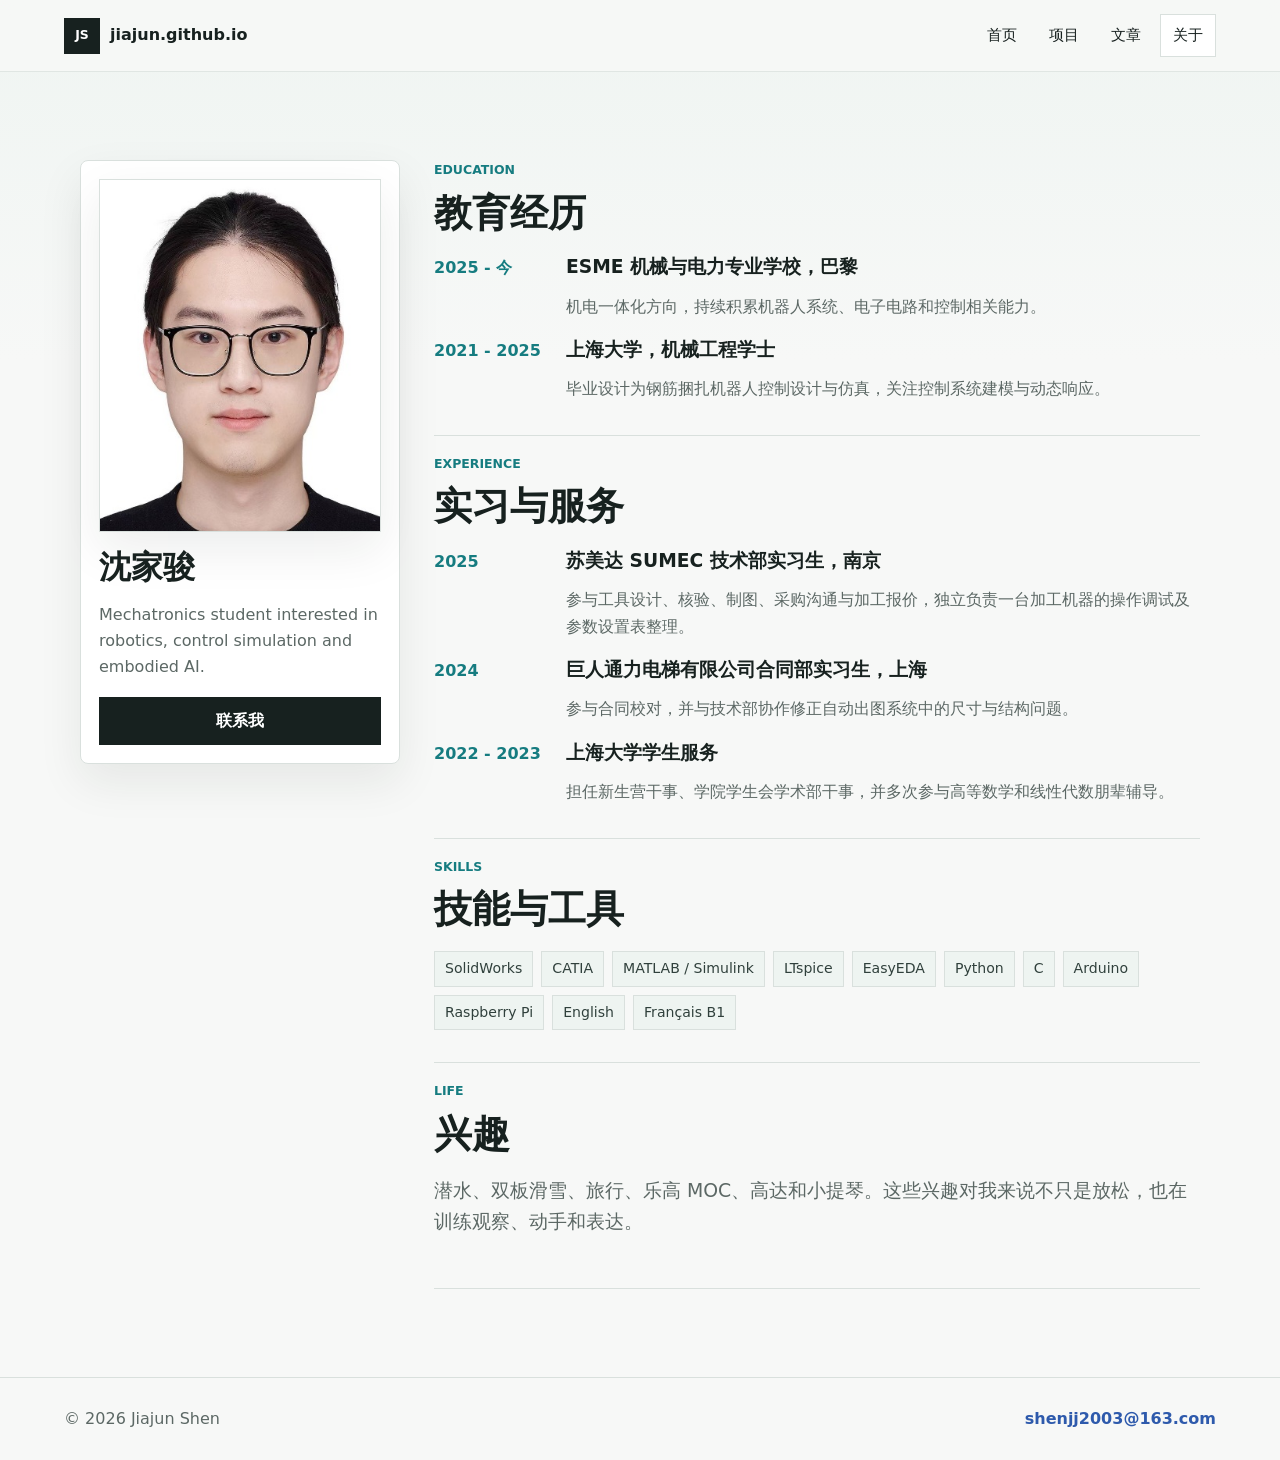
==== about.html @ 8b1ab728 "Initial commit" ====
<!doctype html>
<html lang="zh-CN">
  <head>
    <meta charset="utf-8">
    <meta name="viewport" content="width=device-width, initial-scale=1">
    <title>关于 · 沈家骏 Jiajun Shen</title>
    <meta name="description" content="沈家骏的教育经历、实习经历、技能、兴趣与联系方式。">
    <link rel="stylesheet" href="assets/styles.css">
    <script src="assets/main.js" defer></script>
  </head>
  <body data-page="about">
    <header class="site-header">
      <a class="brand" href="index.html" aria-label="回到首页">
        <span class="brand-mark">JS</span>
        <span>jiajun.github.io</span>
      </a>
      <nav class="site-nav" aria-label="主导航">
        <a href="index.html">首页</a>
        <a href="projects.html">项目</a>
        <a href="writing.html">文章</a>
        <a href="about.html">关于</a>
      </nav>
    </header>

    <main class="section about-layout">
      <aside class="about-card">
        <img src="assets/profile.jpeg" alt="沈家骏头像">
        <h1>沈家骏</h1>
        <p>Mechatronics student interested in robotics, control simulation and embodied AI.</p>
        <a class="button primary full-width" href="mailto:shenjj2003@163.com">联系我</a>
      </aside>

      <div class="about-main">
        <section class="content-block">
          <p class="eyebrow">Education</p>
          <h2>教育经历</h2>
          <div class="timeline">
            <article>
              <span>2025 - 今</span>
              <h3>ESME 机械与电力专业学校，巴黎</h3>
              <p>机电一体化方向，持续积累机器人系统、电子电路和控制相关能力。</p>
            </article>
            <article>
              <span>2021 - 2025</span>
              <h3>上海大学，机械工程学士</h3>
              <p>毕业设计为钢筋捆扎机器人控制设计与仿真，关注控制系统建模与动态响应。</p>
            </article>
          </div>
        </section>

        <section class="content-block">
          <p class="eyebrow">Experience</p>
          <h2>实习与服务</h2>
          <div class="timeline">
            <article>
              <span>2025</span>
              <h3>苏美达 SUMEC 技术部实习生，南京</h3>
              <p>参与工具设计、核验、制图、采购沟通与加工报价，独立负责一台加工机器的操作调试及参数设置表整理。</p>
            </article>
            <article>
              <span>2024</span>
              <h3>巨人通力电梯有限公司合同部实习生，上海</h3>
              <p>参与合同校对，并与技术部协作修正自动出图系统中的尺寸与结构问题。</p>
            </article>
            <article>
              <span>2022 - 2023</span>
              <h3>上海大学学生服务</h3>
              <p>担任新生营干事、学院学生会学术部干事，并多次参与高等数学和线性代数朋辈辅导。</p>
            </article>
          </div>
        </section>

        <section class="content-block">
          <p class="eyebrow">Skills</p>
          <h2>技能与工具</h2>
          <div class="skill-cloud">
            <span>SolidWorks</span>
            <span>CATIA</span>
            <span>MATLAB / Simulink</span>
            <span>LTspice</span>
            <span>EasyEDA</span>
            <span>Python</span>
            <span>C</span>
            <span>Arduino</span>
            <span>Raspberry Pi</span>
            <span>English</span>
            <span>Français B1</span>
          </div>
        </section>

        <section class="content-block">
          <p class="eyebrow">Life</p>
          <h2>兴趣</h2>
          <p class="wide-text">
            潜水、双板滑雪、旅行、乐高 MOC、高达和小提琴。这些兴趣对我来说不只是放松，也在训练观察、动手和表达。
          </p>
        </section>
      </div>
    </main>

    <footer class="site-footer">
      <span>© <span data-year></span> Jiajun Shen</span>
      <a href="mailto:shenjj2003@163.com">shenjj2003@163.com</a>
    </footer>
  </body>
</html>
---- assets/styles.css ----
:root {
  color-scheme: light;
  --bg: #f7f8f7;
  --surface: #ffffff;
  --surface-soft: #eef4f1;
  --ink: #17211f;
  --muted: #5c6865;
  --line: #d9e0dd;
  --teal: #167c80;
  --cobalt: #2e5aac;
  --coral: #b94e48;
  --amber: #be861b;
  --green: #4b7d55;
  --shadow: 0 18px 45px rgba(23, 33, 31, 0.08);
}

* {
  box-sizing: border-box;
}

html {
  scroll-behavior: smooth;
}

body {
  margin: 0;
  background:
    linear-gradient(180deg, rgba(238, 244, 241, 0.9), rgba(247, 248, 247, 0) 360px),
    var(--bg);
  color: var(--ink);
  font-family: Inter, ui-sans-serif, system-ui, -apple-system, BlinkMacSystemFont, "Segoe UI", "Microsoft YaHei", sans-serif;
  line-height: 1.65;
}

img {
  display: block;
  max-width: 100%;
}

a {
  color: inherit;
  text-decoration: none;
}

a:focus-visible,
button:focus-visible {
  outline: 3px solid rgba(22, 124, 128, 0.35);
  outline-offset: 3px;
}

.site-header {
  position: sticky;
  top: 0;
  z-index: 10;
  display: flex;
  align-items: center;
  justify-content: space-between;
  gap: 24px;
  min-height: 72px;
  padding: 14px clamp(18px, 5vw, 72px);
  border-bottom: 1px solid rgba(217, 224, 221, 0.78);
  background: rgba(247, 248, 247, 0.92);
  backdrop-filter: blur(18px);
}

.brand {
  display: inline-flex;
  align-items: center;
  gap: 10px;
  font-weight: 800;
  white-space: nowrap;
}

.brand-mark {
  display: inline-grid;
  place-items: center;
  width: 36px;
  height: 36px;
  border: 1px solid var(--ink);
  background: var(--ink);
  color: #fff;
  font-size: 0.78rem;
}

.site-nav {
  display: flex;
  align-items: center;
  gap: 6px;
  font-size: 0.96rem;
}

.site-nav a {
  padding: 8px 12px;
  border: 1px solid transparent;
}

.site-nav a:hover,
.site-nav a[aria-current="page"] {
  border-color: var(--line);
  background: var(--surface);
}

.section {
  width: min(1120px, calc(100% - 36px));
  margin-inline: auto;
  padding-block: clamp(42px, 7vw, 88px);
}

.hero {
  display: grid;
  grid-template-columns: minmax(0, 1.18fr) minmax(260px, 0.82fr);
  align-items: center;
  gap: clamp(36px, 7vw, 92px);
  min-height: calc(100vh - 72px);
}

.hero-copy h1,
.page-intro h1,
.prose h1 {
  margin: 0;
  max-width: 820px;
  font-size: clamp(2.4rem, 7vw, 5.8rem);
  line-height: 1.02;
  letter-spacing: 0;
}

.lead,
.page-intro p,
.current-panel p,
.wide-text {
  color: var(--muted);
  font-size: clamp(1rem, 1.8vw, 1.18rem);
}

.hero-copy .lead {
  max-width: 720px;
  margin: 26px 0 0;
}

.eyebrow {
  margin: 0 0 10px;
  color: var(--teal);
  font-size: 0.78rem;
  font-weight: 800;
  letter-spacing: 0;
  text-transform: uppercase;
}

.hero-actions {
  display: flex;
  flex-wrap: wrap;
  gap: 12px;
  margin-top: 32px;
}

.button {
  display: inline-flex;
  align-items: center;
  justify-content: center;
  min-height: 44px;
  padding: 10px 18px;
  border: 1px solid var(--ink);
  font-weight: 800;
}

.button.primary {
  background: var(--ink);
  color: #fff;
}

.button.secondary {
  background: var(--surface);
}

.button.full-width {
  width: 100%;
}

.portrait {
  margin: 0;
  justify-self: end;
  width: min(100%, 360px);
}

.portrait img,
.about-card img {
  width: 100%;
  aspect-ratio: 4 / 5;
  object-fit: cover;
  border: 1px solid var(--line);
  box-shadow: var(--shadow);
}

.portrait figcaption {
  margin-top: 12px;
  color: var(--muted);
  font-size: 0.92rem;
  text-align: right;
}

.section-heading {
  margin-bottom: 24px;
}

.section-heading h2,
.current-panel h2,
.content-block h2 {
  margin: 0;
  font-size: clamp(1.55rem, 3vw, 2.35rem);
  line-height: 1.18;
  letter-spacing: 0;
}

.focus-grid,
.article-grid {
  display: grid;
  grid-template-columns: repeat(3, minmax(0, 1fr));
  gap: 16px;
}

.focus-card,
.article-card,
.project-card,
.current-panel,
.about-card {
  border: 1px solid var(--line);
  border-radius: 8px;
  background: var(--surface);
  box-shadow: var(--shadow);
}

.focus-card {
  min-height: 220px;
  padding: 24px;
  border-top: 5px solid var(--teal);
}

.focus-card h3,
.article-card h2,
.project-body h2,
.timeline h3 {
  margin: 0;
  line-height: 1.25;
  letter-spacing: 0;
}

.focus-card p,
.article-card p,
.project-body p,
.timeline p {
  margin-bottom: 0;
  color: var(--muted);
}

.accent-cobalt {
  border-top-color: var(--cobalt);
}

.accent-coral {
  border-top-color: var(--coral);
}

.split-section {
  display: grid;
  grid-template-columns: minmax(0, 1fr) minmax(280px, 380px);
  gap: 28px;
  align-items: start;
}

.mini-list {
  display: grid;
  gap: 10px;
}

.mini-list a {
  display: grid;
  grid-template-columns: 68px minmax(0, 1fr);
  gap: 8px 18px;
  padding: 16px 0;
  border-top: 1px solid var(--line);
}

.mini-list span {
  color: var(--teal);
  font-weight: 800;
}

.mini-list strong {
  min-width: 0;
  font-size: 1.05rem;
}

.mini-list em {
  grid-column: 2;
  color: var(--muted);
  font-style: normal;
}

.current-panel {
  padding: 24px;
}

.text-link {
  display: inline-flex;
  align-items: center;
  margin-top: 18px;
  color: var(--cobalt);
  font-weight: 800;
}

.text-link:hover {
  text-decoration: underline;
}

.page-layout {
  display: grid;
  gap: 34px;
}

.page-intro {
  max-width: 860px;
}

.page-intro p {
  max-width: 760px;
}

.project-list {
  display: grid;
  gap: 18px;
}

.project-card {
  display: grid;
  grid-template-columns: 220px minmax(0, 1fr);
  overflow: hidden;
}

.project-visual {
  display: grid;
  place-items: center;
  min-height: 230px;
  color: #fff;
  font-size: 2.2rem;
  font-weight: 900;
}

.project-visual span {
  display: grid;
  place-items: center;
  width: 74px;
  height: 74px;
  border: 1px solid rgba(255, 255, 255, 0.52);
}

.visual-teal {
  background: linear-gradient(135deg, #167c80, #4b7d55);
}

.visual-cobalt {
  background: linear-gradient(135deg, #2e5aac, #167c80);
}

.visual-amber {
  background: linear-gradient(135deg, #be861b, #b94e48);
}

.visual-coral {
  background: linear-gradient(135deg, #b94e48, #6f536d);
}

.project-body {
  padding: 28px;
}

.project-meta {
  display: flex;
  flex-wrap: wrap;
  gap: 8px;
  margin-bottom: 12px;
  color: var(--muted);
  font-size: 0.9rem;
}

.project-meta span + span::before {
  content: "/";
  margin-right: 8px;
  color: var(--line);
}

.tag-list,
.skill-cloud {
  display: flex;
  flex-wrap: wrap;
  gap: 8px;
  padding: 0;
  margin: 20px 0 0;
  list-style: none;
}

.tag-list li,
.skill-cloud span {
  border: 1px solid var(--line);
  background: var(--surface-soft);
  padding: 5px 10px;
  color: #30403c;
  font-size: 0.88rem;
}

.article-card {
  display: block;
  min-height: 240px;
  padding: 24px;
}

.article-card.featured {
  grid-column: span 2;
  background: var(--ink);
  color: #fff;
}

.article-card.featured p,
.article-card.featured .article-date {
  color: rgba(255, 255, 255, 0.78);
}

.article-card.featured .text-link {
  color: #fff;
}

.article-date {
  display: block;
  margin-bottom: 18px;
  color: var(--teal);
  font-size: 0.82rem;
  font-weight: 800;
}

.about-layout {
  display: grid;
  grid-template-columns: minmax(250px, 320px) minmax(0, 1fr);
  gap: 34px;
  align-items: start;
}

.about-card {
  position: sticky;
  top: 96px;
  padding: 18px;
}

.about-card h1 {
  margin: 18px 0 6px;
  font-size: 2rem;
  line-height: 1.12;
}

.about-card p {
  color: var(--muted);
}

.about-main {
  display: grid;
  gap: 18px;
}

.content-block {
  padding: 0 0 32px;
  border-bottom: 1px solid var(--line);
}

.timeline {
  display: grid;
  gap: 18px;
  margin-top: 20px;
}

.timeline article {
  display: grid;
  grid-template-columns: 112px minmax(0, 1fr);
  gap: 6px 20px;
}

.timeline span {
  color: var(--teal);
  font-weight: 800;
}

.timeline h3,
.timeline p {
  grid-column: 2;
}

.timeline p {
  margin-top: 6px;
}

.article-layout {
  max-width: 860px;
}

.prose {
  margin-top: 22px;
}

.prose h1 {
  font-size: clamp(2.1rem, 5vw, 4rem);
}

.prose p {
  color: #2f3a37;
  font-size: 1.08rem;
}

.prose .lead {
  color: var(--ink);
  font-size: clamp(1.1rem, 2vw, 1.35rem);
}

.site-footer {
  display: flex;
  align-items: center;
  justify-content: space-between;
  gap: 18px;
  padding: 28px clamp(18px, 5vw, 72px);
  border-top: 1px solid var(--line);
  color: var(--muted);
}

.site-footer a {
  color: var(--cobalt);
  font-weight: 700;
}

@media (max-width: 860px) {
  .site-header {
    align-items: flex-start;
    flex-direction: column;
    gap: 12px;
  }

  .site-nav {
    width: 100%;
    overflow-x: auto;
    padding-bottom: 4px;
  }

  .hero,
  .split-section,
  .about-layout,
  .project-card {
    grid-template-columns: 1fr;
  }

  .hero {
    min-height: auto;
  }

  .portrait {
    justify-self: start;
  }

  .focus-grid,
  .article-grid {
    grid-template-columns: 1fr;
  }

  .article-card.featured {
    grid-column: auto;
  }

  .about-card {
    position: static;
  }

  .timeline article {
    grid-template-columns: 1fr;
  }

  .timeline h3,
  .timeline p {
    grid-column: auto;
  }
}

@media (max-width: 560px) {
  .section {
    width: min(100% - 28px, 1120px);
    padding-block: 38px;
  }

  .brand {
    white-space: normal;
  }

  .mini-list a {
    grid-template-columns: 1fr;
  }

  .mini-list em {
    grid-column: auto;
  }

  .project-body,
  .current-panel,
  .article-card,
  .focus-card {
    padding: 20px;
  }

  .project-visual {
    min-height: 150px;
  }

  .site-footer {
    align-items: flex-start;
    flex-direction: column;
  }
}
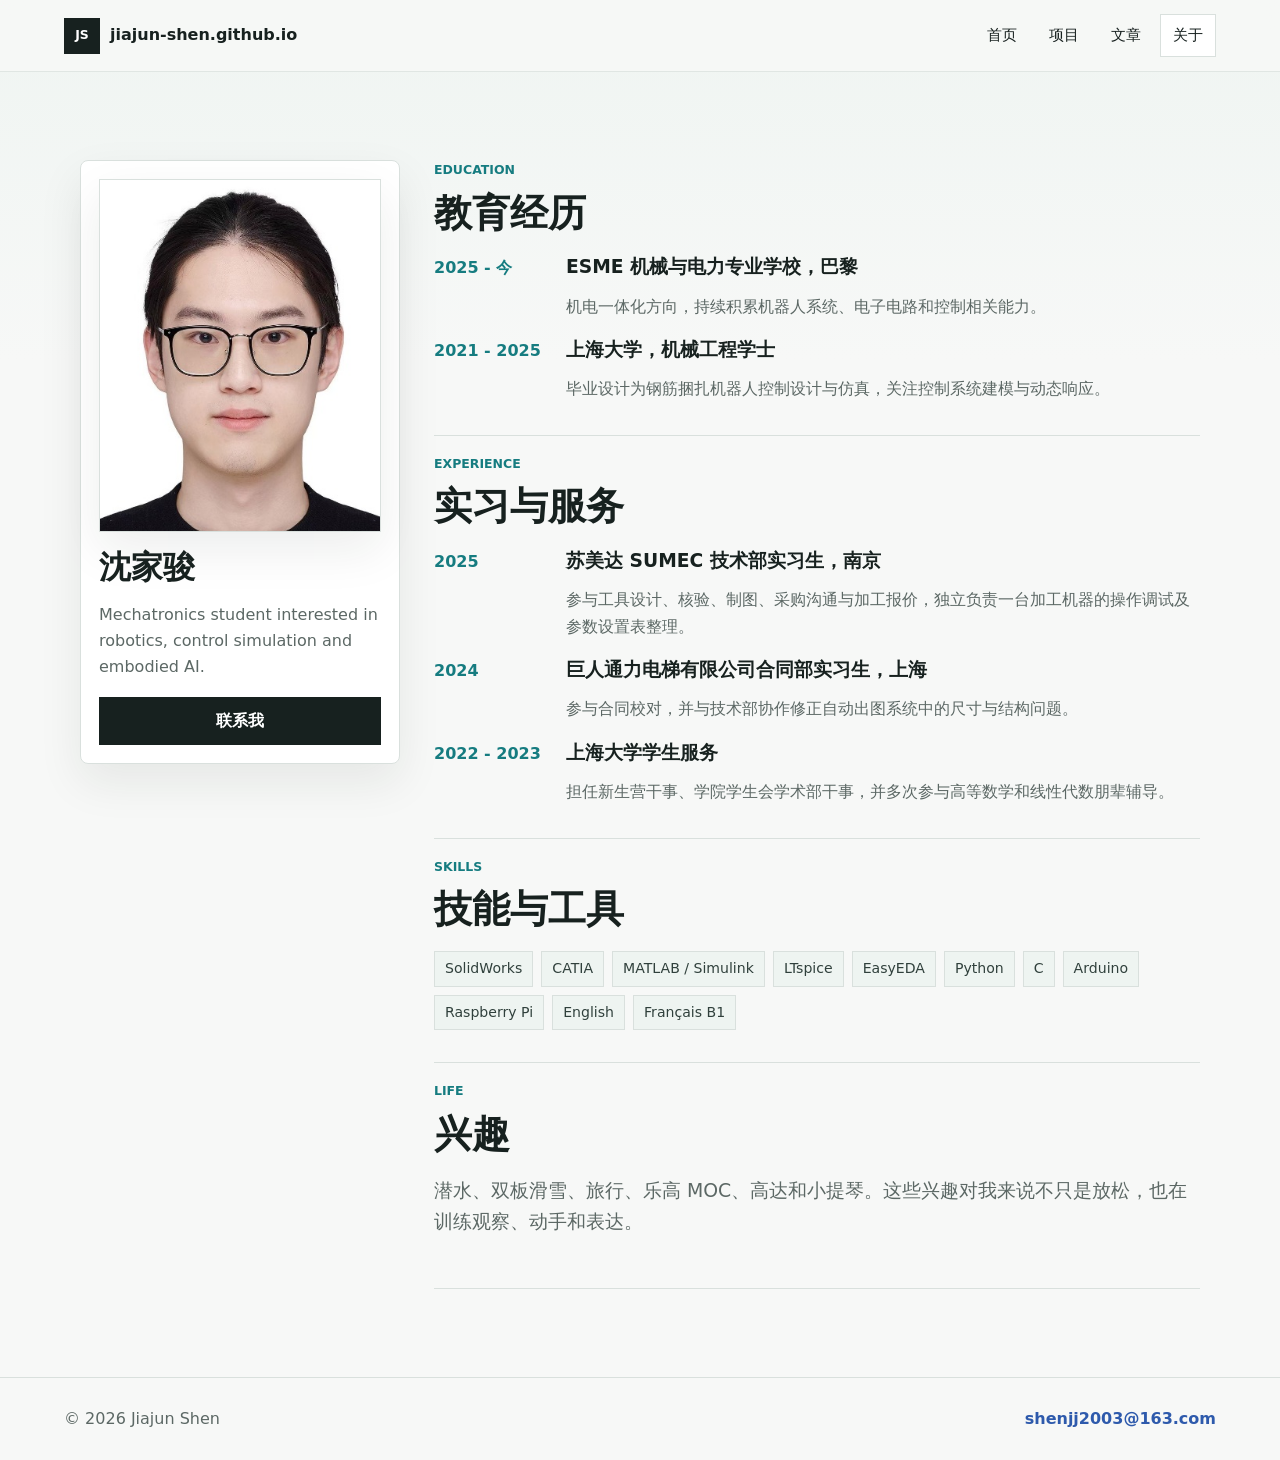
==== commit 532e27a5: "Update GitHub Pages site name" ====
--- a/about.html
+++ b/about.html
@@ -12,7 +12,7 @@
     <header class="site-header">
       <a class="brand" href="index.html" aria-label="回到首页">
         <span class="brand-mark">JS</span>
-        <span>jiajun.github.io</span>
+        <span>jiajun-shen.github.io</span>
       </a>
       <nav class="site-nav" aria-label="主导航">
         <a href="index.html">首页</a>
